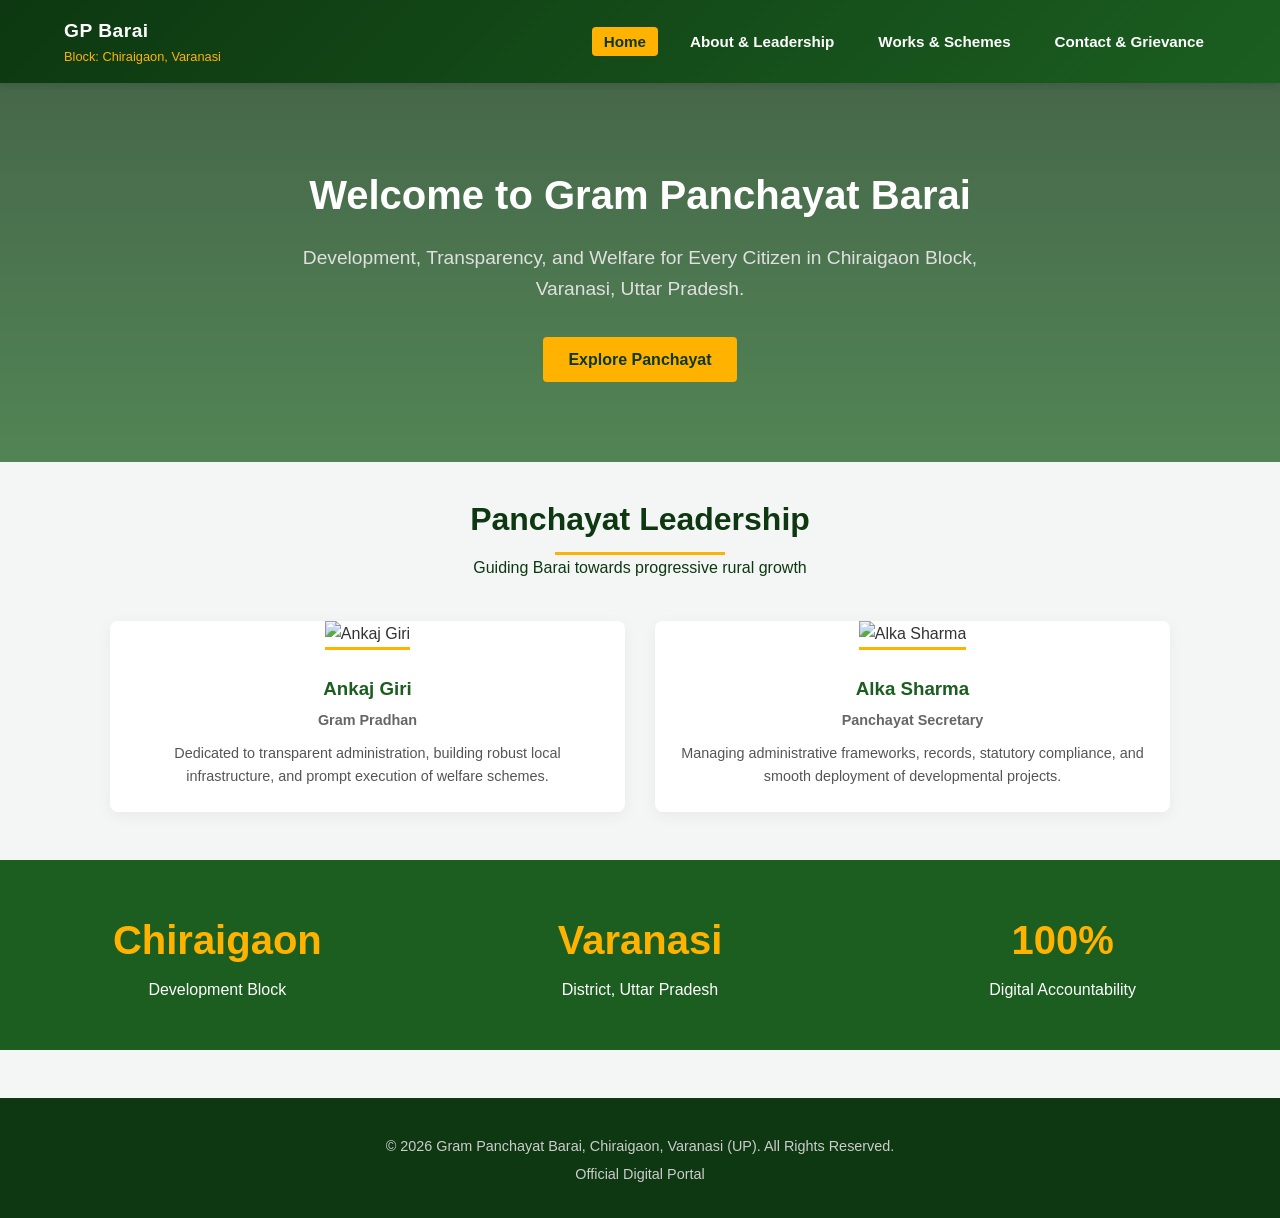
==== index.html @ df7486f9 "Add files via upload" ====
<!DOCTYPE html>
<html lang="en">
<head>
    <meta charset="UTF-8">
    <meta name="viewport" content="width=device-width, initial-scale=1.0">
    <title>Gram Panchayat Barai - Chiraigaon, Varanasi</title>
    <link rel="stylesheet" href="style.css">
</head>
<body>

    <!-- Header & Navbar -->
    <header>
        <div class="logo-area">
            <div class="logo-text">
                <h1>GP Barai</h1>
                <p>Block: Chiraigaon, Varanasi</p>
            </div>
        </div>
        <div class="menu-toggle" id="mobile-menu">&#9776;</div>
        <nav>
            <ul>
                <li><a href="index.html">Home</a></li>
                <li><a href="about.html">About & Leadership</a></li>
                <li><a href="services.html">Works & Schemes</a></li>
                <li><a href="contact.html">Contact & Grievance</a></li>
            </ul>
        </nav>
    </header>

    <!-- Hero Section -->
    <section class="hero">
        <h2>Welcome to Gram Panchayat Barai</h2>
        <p>Development, Transparency, and Welfare for Every Citizen in Chiraigaon Block, Varanasi, Uttar Pradesh.</p>
        <a href="about.html" class="btn">Explore Panchayat</a>
    </section>

    <!-- Leadership Section Preview -->
    <div class="container">
        <div class="section-title">
            <h2>Panchayat Leadership</h2>
            <p>Guiding Barai towards progressive rural growth</p>
        </div>

        <div class="leadership-grid">
            <div class="card">
                <img src="https://images.unsplash.com/photo-1534528741775-53994a69daeb?auto=format&fit=crop&w=500&q=80" alt="Ankaj Giri">
                <div class="card-content">
                    <h3>Ankaj Giri</h3>
                    <div class="designation">Gram Pradhan</div>
                    <p>Dedicated to transparent administration, building robust local infrastructure, and prompt execution of welfare schemes.</p>
                </div>
            </div>

            <div class="card">
                <img src="https://images.unsplash.com/photo-1573496359142-b8d87734a5a2?auto=format&fit=crop&w=500&q=80" alt="Alka Sharma">
                <div class="card-content">
                    <h3>Alka Sharma</h3>
                    <div class="designation">Panchayat Secretary</div>
                    <p>Managing administrative frameworks, records, statutory compliance, and smooth deployment of developmental projects.</p>
                </div>
            </div>
        </div>
    </div>

    <!-- Quick Stats -->
    <div class="stats">
        <div class="stat-item">
            <h3>Chiraigaon</h3>
            <p>Development Block</p>
        </div>
        <div class="stat-item">
            <h3>Varanasi</h3>
            <p>District, Uttar Pradesh</p>
        </div>
        <div class="stat-item">
            <h3>100%</h3>
            <p>Digital Accountability</p>
        </div>
    </div>

    <!-- Footer -->
    <footer>
        <p>&copy; 2026 Gram Panchayat Barai, Chiraigaon, Varanasi (UP). All Rights Reserved.</p>
        <p>Official Digital Portal</p>
    </footer>

    <script src="script.js"></script>
</body>
</html>
---- style.css ----
:root {
    --primary: #1b5e20;
    --primary-dark: #0d3811;
    --accent: #ffb300;
    --text-dark: #333333;
    --bg-light: #f4f6f5;
    --white: #ffffff;
    --transition: all 0.3s ease;
}

* {
    margin: 0;
    padding: 0;
    box-sizing: border-box;
    font-family: 'Segoe UI', Tahoma, Geneva, Verdana, sans-serif;
}

body {
    background-color: var(--bg-light);
    color: var(--text-dark);
    line-height: 1.6;
}

/* Header & Navigation */
header {
    background: linear-gradient(135deg, var(--primary-dark), var(--primary));
    color: var(--white);
    padding: 1rem 5%;
    display: flex;
    justify-content: space-between;
    align-items: center;
    position: sticky;
    top: 0;
    z-index: 1000;
    box-shadow: 0 4px 6px rgba(0,0,0,0.1);
}

.logo-area {
    display: flex;
    align-items: center;
    gap: 15px;
}

.logo-area img {
    width: 55px;
    height: 55px;
    background: var(--white);
    border-radius: 50%;
    padding: 2px;
}

.logo-text h1 {
    font-size: 1.2rem;
    letter-spacing: 0.5px;
}

.logo-text p {
    font-size: 0.8rem;
    color: var(--accent);
}

nav ul {
    display: flex;
    list-style: none;
    gap: 20px;
}

nav a {
    color: var(--white);
    text-decoration: none;
    font-weight: 600;
    font-size: 0.95rem;
    padding: 6px 12px;
    border-radius: 4px;
    transition: var(--transition);
}

nav a:hover, nav a.active {
    background-color: var(--accent);
    color: var(--primary-dark);
}

.menu-toggle {
    display: none;
    cursor: pointer;
    font-size: 1.5rem;
}

/* Hero Section */
.hero {
    background: linear-gradient(rgba(13, 56, 17, 0.75), rgba(27, 94, 32, 0.75)), url('https://images.unsplash.com/photo-1500382017468-9049fed747ef?auto=format&fit=crop&w=1200&q=80') center/cover no-repeat;
    color: var(--white);
    text-align: center;
    padding: 5rem 1rem;
}

.hero h2 {
    font-size: 2.5rem;
    margin-bottom: 1rem;
}

.hero p {
    font-size: 1.2rem;
    max-width: 700px;
    margin: 0 auto 2rem auto;
    color: #e0e0e0;
}

.btn {
    display: inline-block;
    background-color: var(--accent);
    color: var(--primary-dark);
    padding: 10px 25px;
    font-weight: bold;
    border-radius: 4px;
    text-decoration: none;
    transition: var(--transition);
}

.btn:hover {
    background-color: #ffa000;
    transform: translateY(-2px);
}

/* Common Container & Sections */
.container {
    max-width: 1100px;
    margin: 2rem auto;
    padding: 0 20px;
}

.section-title {
    text-align: center;
    margin-bottom: 2.5rem;
    color: var(--primary-dark);
}

.section-title h2 {
    font-size: 2rem;
    position: relative;
    display: inline-block;
    padding-bottom: 10px;
}

.section-title h2::after {
    content: '';
    position: absolute;
    width: 50%;
    height: 3px;
    background-color: var(--accent);
    bottom: 0;
    left: 25%;
}

/* Leadership Cards */
.leadership-grid {
    display: grid;
    grid-template-columns: repeat(auto-fit, minmax(280px, 1fr));
    gap: 30px;
    margin-bottom: 3rem;
}

.card {
    background: var(--white);
    border-radius: 8px;
    overflow: hidden;
    box-shadow: 0 4px 15px rgba(0,0,0,0.05);
    text-align: center;
    transition: var(--transition);
}

.card:hover {
    transform: translateY(-5px);
    box-shadow: 0 8px 25px rgba(0,0,0,0.1);
}

.card img {
    width: 100%;
    height: 260px;
    object-fit: cover;
    border-bottom: 3px solid var(--accent);
}

.card-content {
    padding: 1.5rem;
}

.card-content h3 {
    color: var(--primary);
    margin-bottom: 5px;
}

.card-content .designation {
    font-weight: bold;
    color: #666;
    font-size: 0.9rem;
    margin-bottom: 10px;
}

.card-content p {
    font-size: 0.9rem;
    color: #555;
}

/* Stats Section */
.stats {
    background-color: var(--primary);
    color: var(--white);
    padding: 3rem 1rem;
    display: grid;
    grid-template-columns: repeat(auto-fit, minmax(200px, 1fr));
    text-align: center;
    gap: 20px;
    margin: 3rem 0;
}

.stat-item h3 {
    font-size: 2.5rem;
    color: var(--accent);
    margin-bottom: 5px;
}

/* Grid Layouts for Pages */
.grid-2 {
    display: grid;
    grid-template-columns: 1fr 1fr;
    gap: 30px;
    align-items: center;
}

.info-box {
    background: var(--white);
    padding: 2rem;
    border-radius: 8px;
    box-shadow: 0 4px 10px rgba(0,0,0,0.05);
}

.info-box h3 {
    color: var(--primary);
    margin-bottom: 15px;
}

.info-box ul {
    list-style-type: square;
    padding-left: 20px;
}

.info-box li {
    margin-bottom: 10px;
}

/* Forms */
form {
    background: var(--white);
    padding: 2rem;
    border-radius: 8px;
    box-shadow: 0 4px 15px rgba(0,0,0,0.05);
    max-width: 700px;
    margin: 0 auto;
}

.form-group {
    margin-bottom: 1.2rem;
}

.form-group label {
    display: block;
    margin-bottom: 5px;
    font-weight: 600;
}

.form-group input, .form-group textarea, .form-group select {
    width: 100%;
    padding: 10px;
    border: 1px solid #ccc;
    border-radius: 4px;
    font-size: 1rem;
}

.form-group textarea {
    resize: vertical;
    height: 120px;
}

/* Footer */
footer {
    background-color: var(--primary-dark);
    color: var(--white);
    text-align: center;
    padding: 2rem 1rem;
    margin-top: 3rem;
}

footer p {
    font-size: 0.9rem;
    color: #ccc;
    margin-top: 5px;
}

/* Responsive Design */
@media(max-width: 768px) {
    nav ul {
        display: none;
        flex-direction: column;
        position: absolute;
        top: 100%;
        left: 0;
        width: 100%;
        background-color: var(--primary-dark);
        padding: 1rem 0;
        text-align: center;
    }
    nav ul.show {
        display: flex;
    }
    .menu-toggle {
        display: block;
    }
    .grid-2 {
        grid-template-columns: 1fr;
    }
}
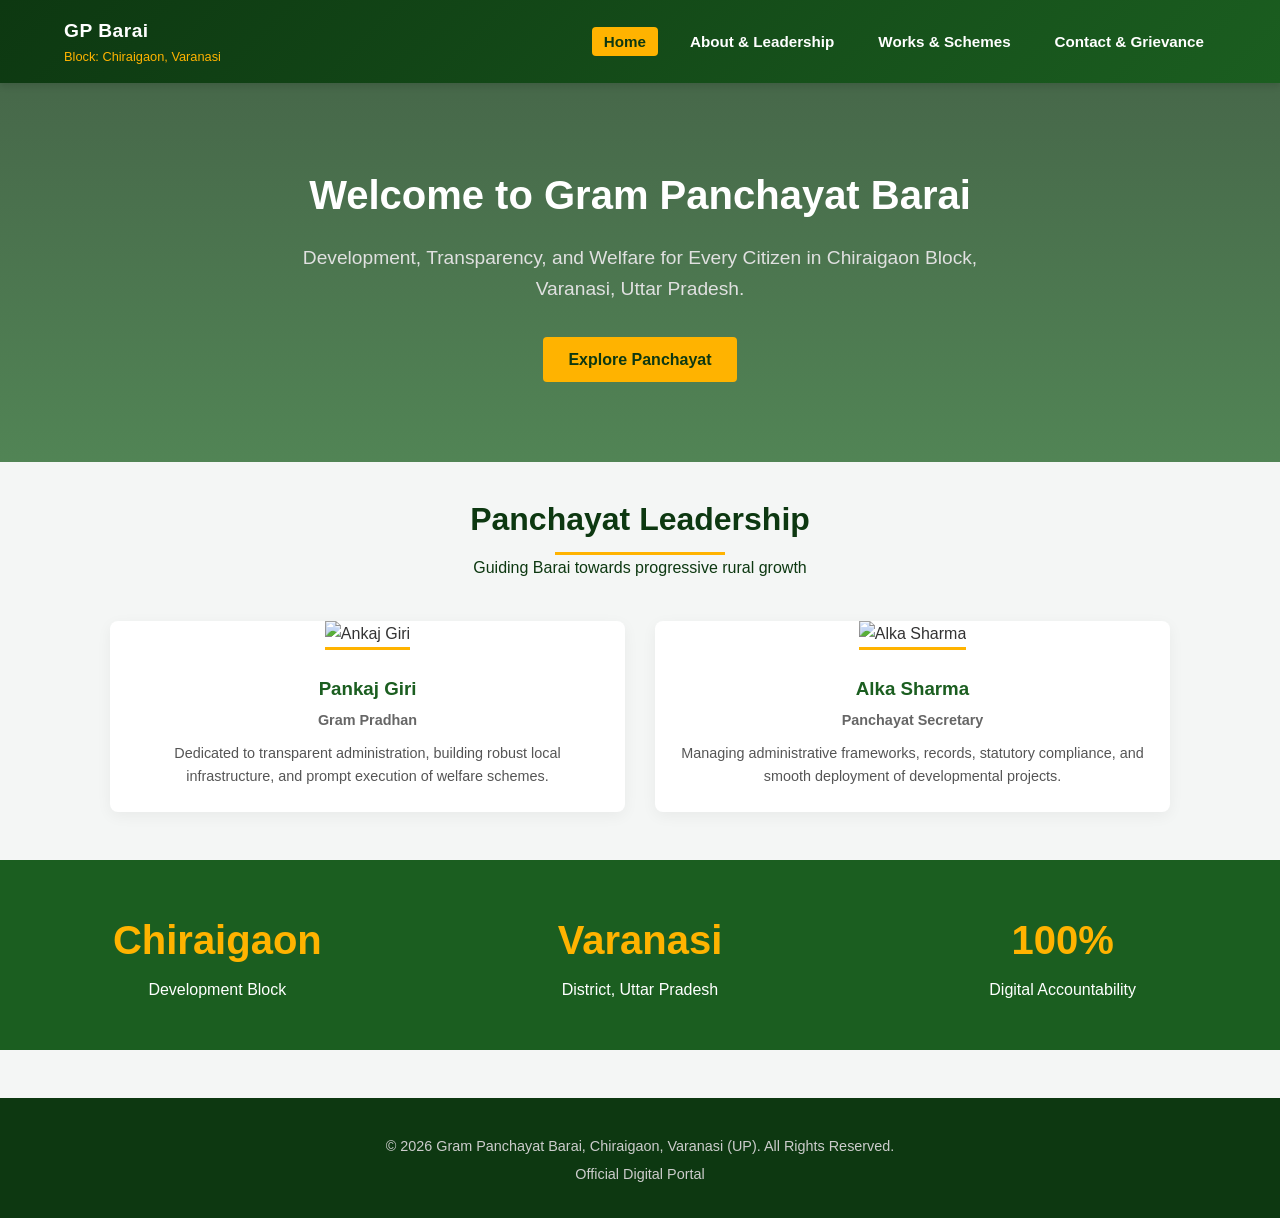
==== commit ea9dc4b2: "Fix HTML encoding issues in index.html" ====
--- a/index.html
+++ b/index.html
@@ -45,7 +45,7 @@
             <div class="card">
                 <img src="https://images.unsplash.com/photo-1534528741775-53994a69daeb?auto=format&fit=crop&w=500&q=80" alt="Ankaj Giri">
                 <div class="card-content">
-                    <h3>Ankaj Giri</h3>
+                    <h3>Pankaj Giri</h3>
                     <div class="designation">Gram Pradhan</div>
                     <p>Dedicated to transparent administration, building robust local infrastructure, and prompt execution of welfare schemes.</p>
                 </div>
@@ -86,4 +86,4 @@
 
     <script src="script.js"></script>
 </body>
-</html>+</html>
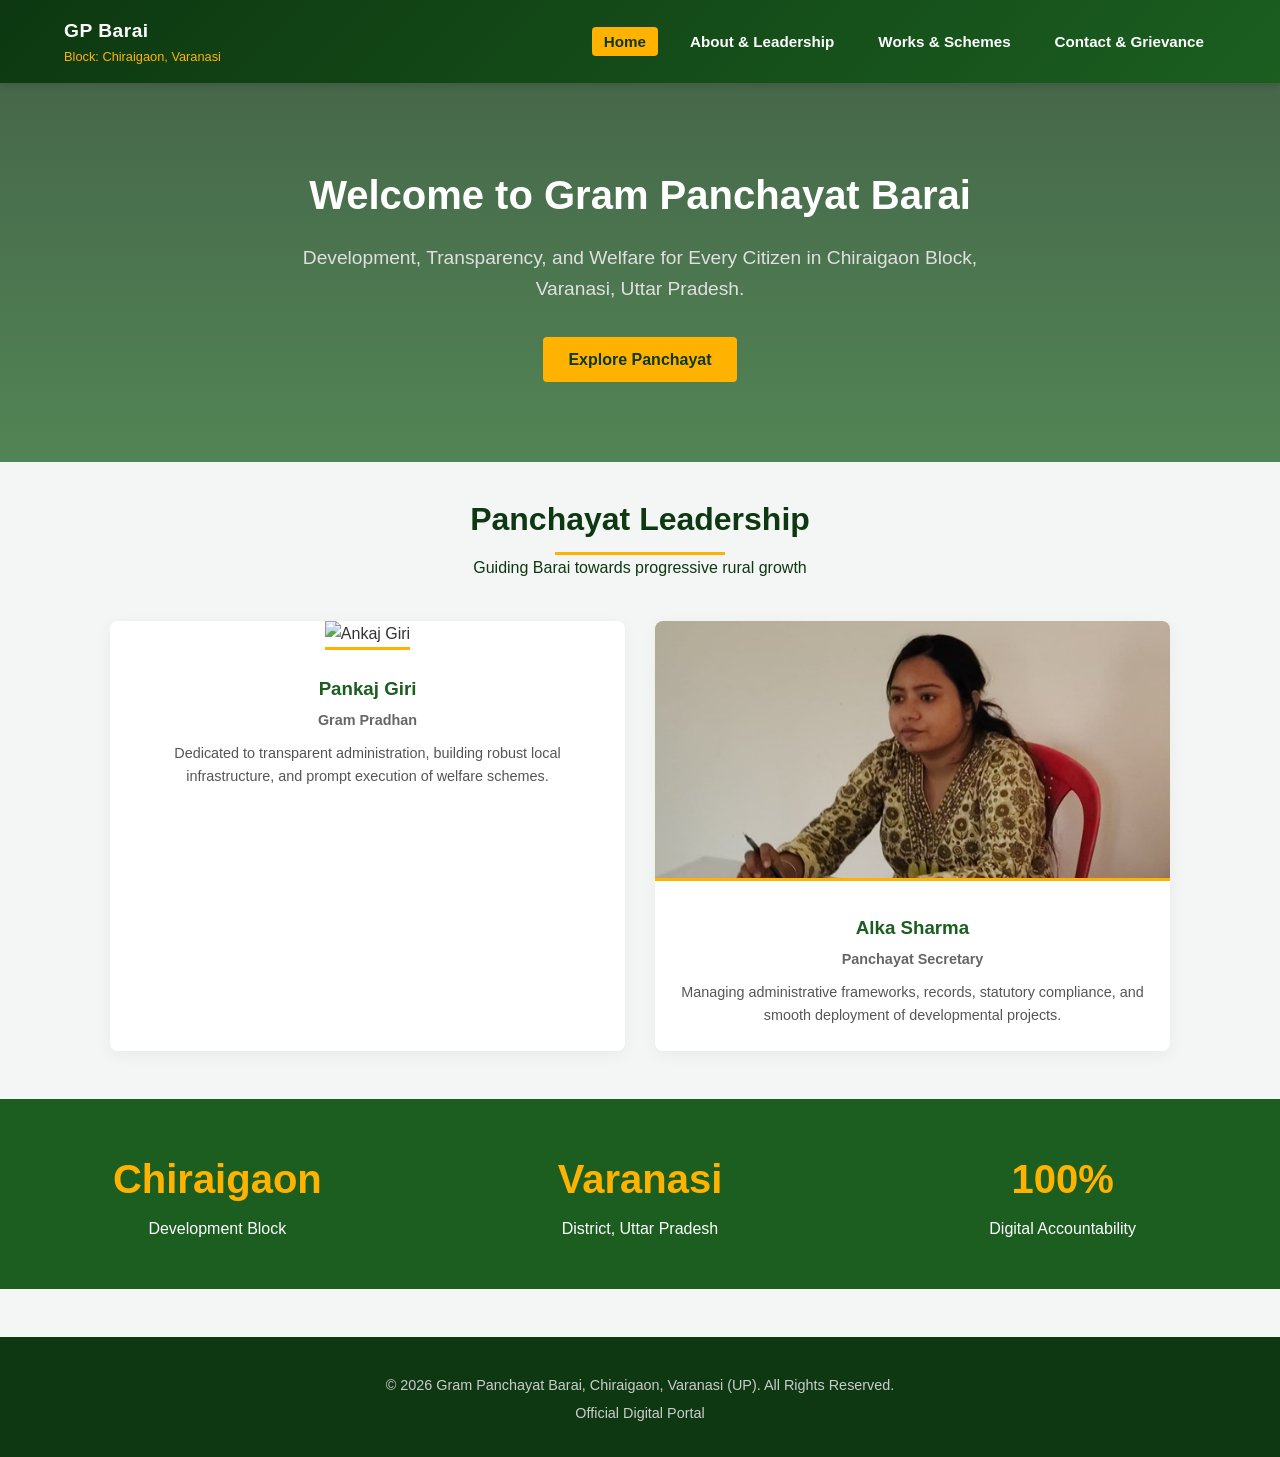
==== commit 9e84fc82: "Fix HTML encoding issues in index.html" ====
--- a/index.html
+++ b/index.html
@@ -52,7 +52,7 @@
             </div>
 
             <div class="card">
-                <img src="https://images.unsplash.com/photo-1573496359142-b8d87734a5a2?auto=format&fit=crop&w=500&q=80" alt="Alka Sharma">
+                <img src="alkamam.jpg" alt="Alka Sharma">
                 <div class="card-content">
                     <h3>Alka Sharma</h3>
                     <div class="designation">Panchayat Secretary</div>
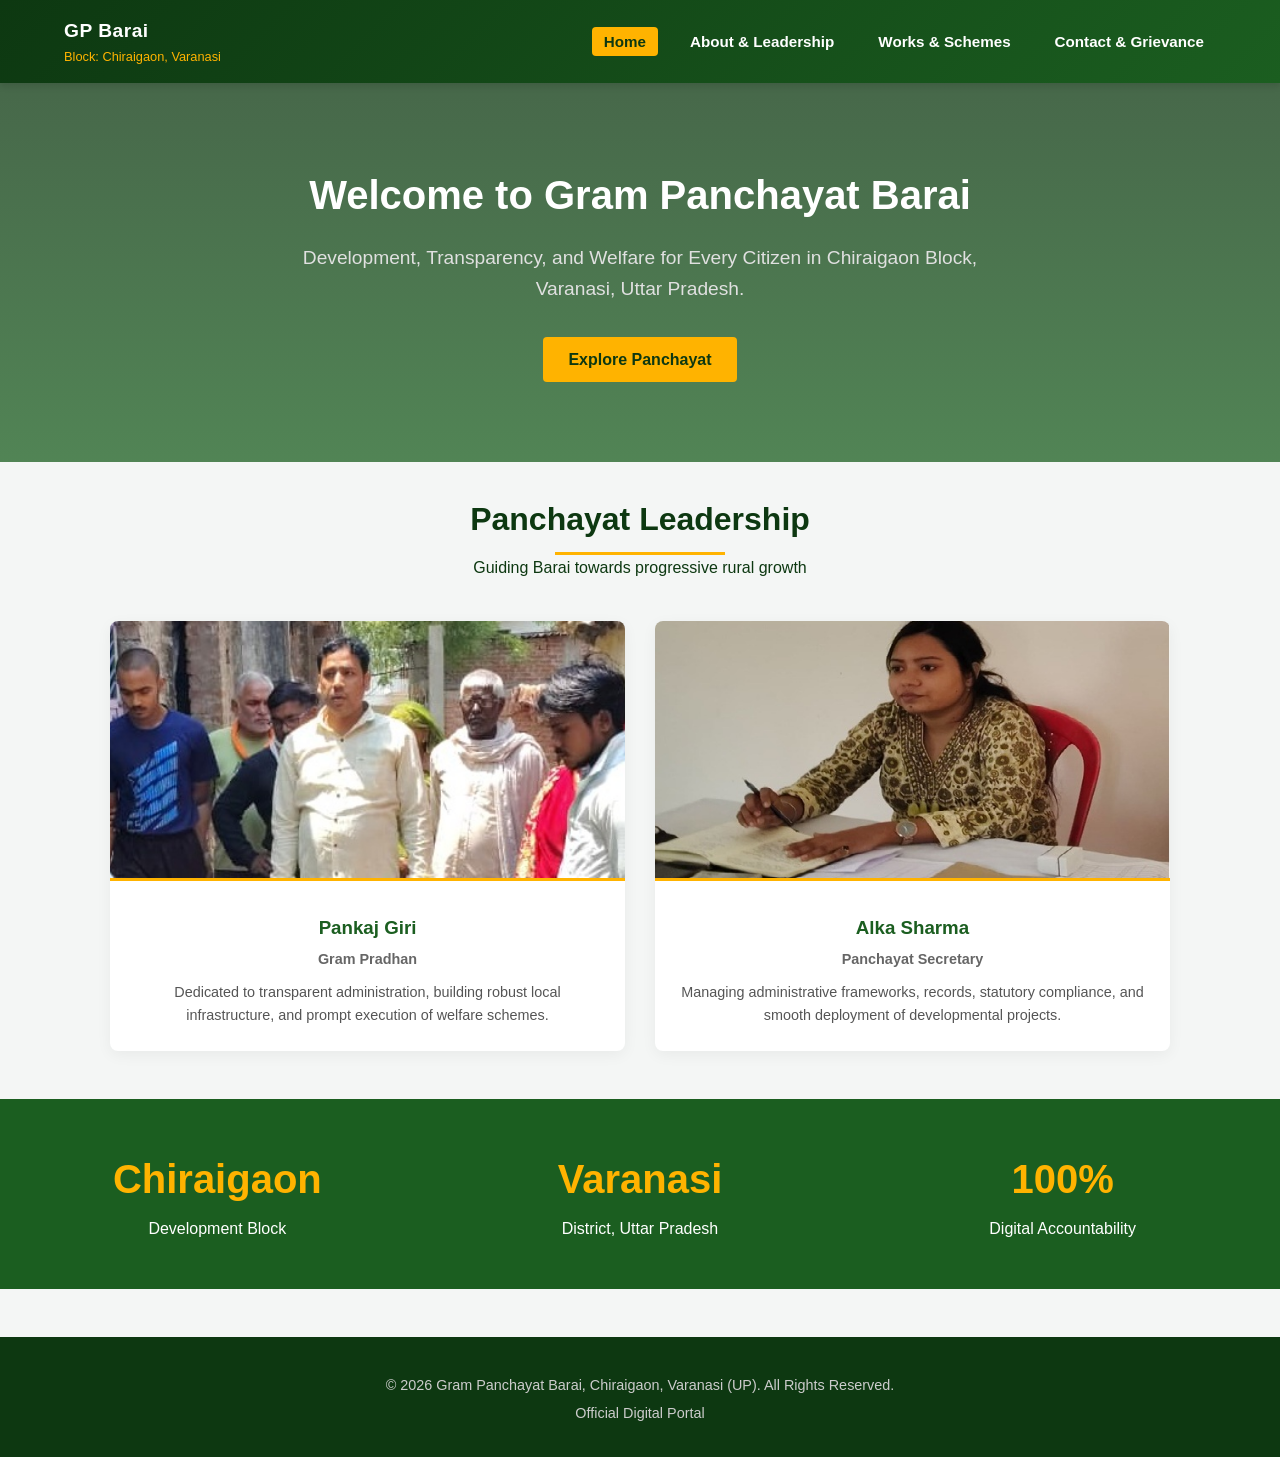
==== commit e8db1903: "Fix image sources in leadership section Updated images for Panchayat leadership section." ====
--- a/index.html
+++ b/index.html
@@ -43,7 +43,7 @@
 
         <div class="leadership-grid">
             <div class="card">
-                <img src="https://images.unsplash.com/photo-1534528741775-53994a69daeb?auto=format&fit=crop&w=500&q=80" alt="Ankaj Giri">
+                <img src="pankaj.jpeg" alt="Pankaj Giri">
                 <div class="card-content">
                     <h3>Pankaj Giri</h3>
                     <div class="designation">Gram Pradhan</div>
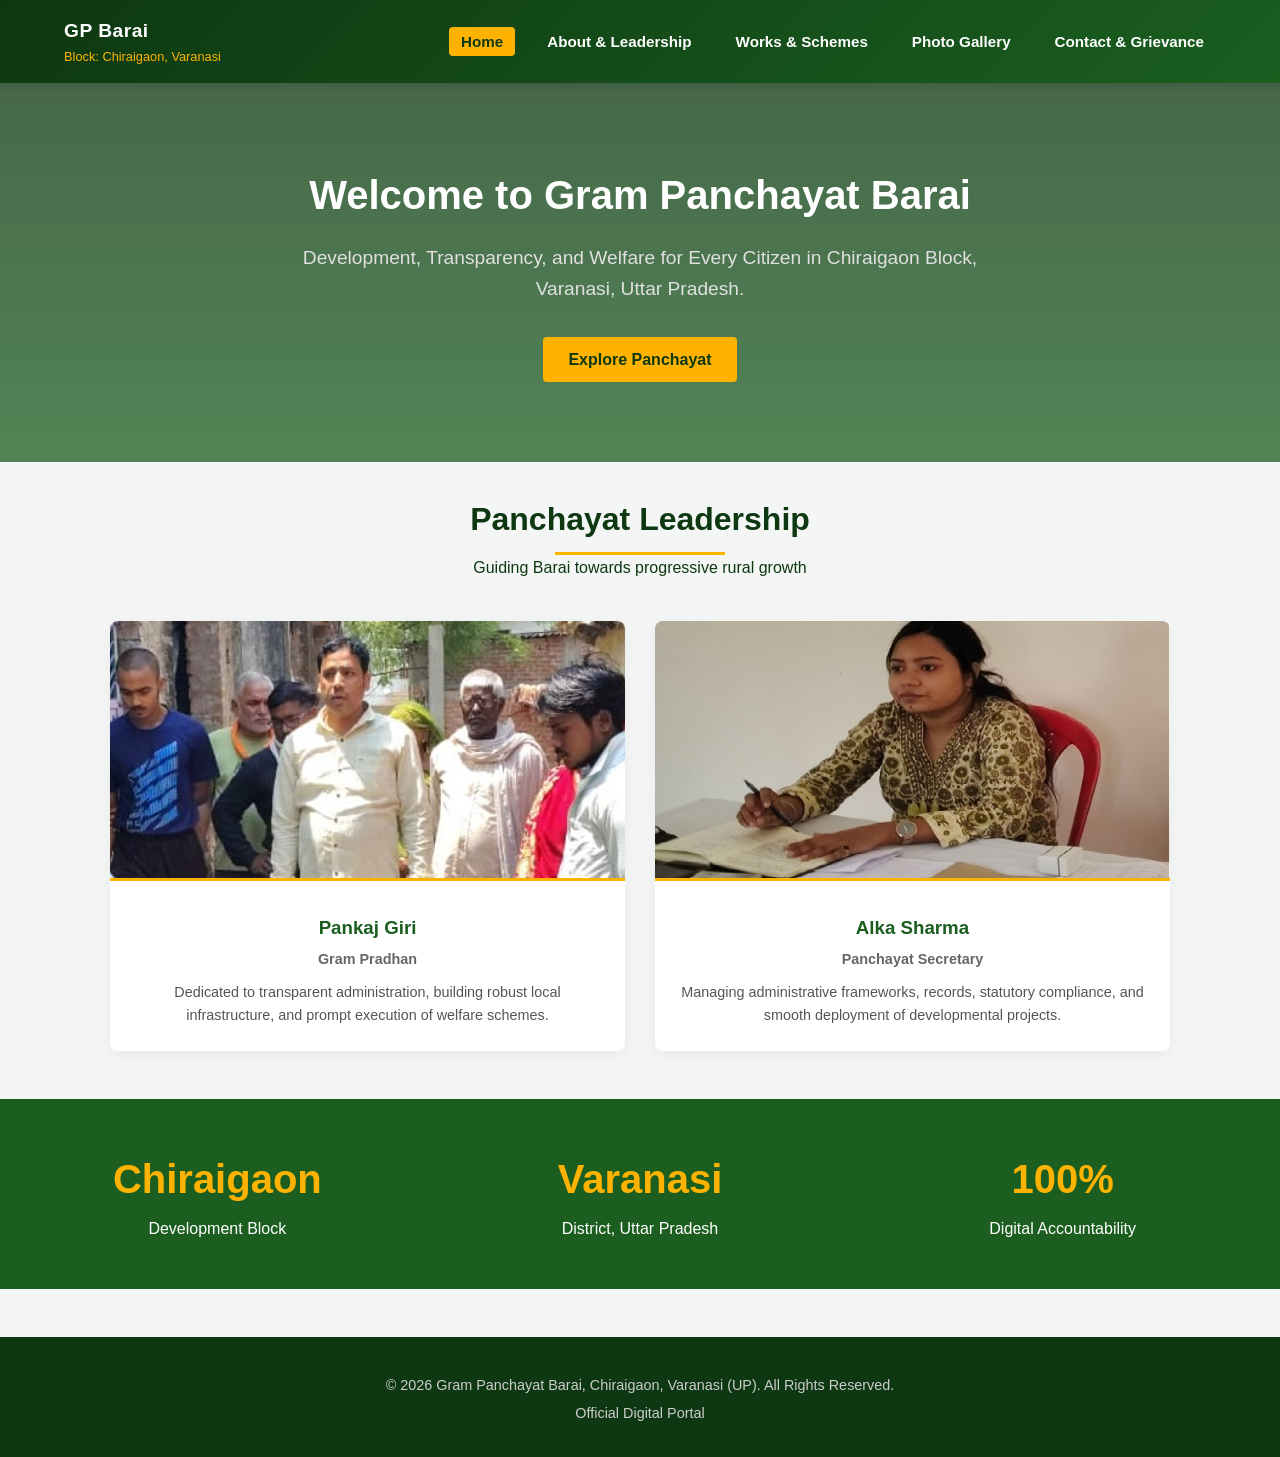
==== commit 0bd8642d: "Update navigation links and HTML structure" ====
--- a/index.html
+++ b/index.html
@@ -22,6 +22,7 @@
                 <li><a href="index.html">Home</a></li>
                 <li><a href="about.html">About & Leadership</a></li>
                 <li><a href="services.html">Works & Schemes</a></li>
+                <li><a href="gallery.html">Photo Gallery</a></li>
                 <li><a href="contact.html">Contact & Grievance</a></li>
             </ul>
         </nav>
